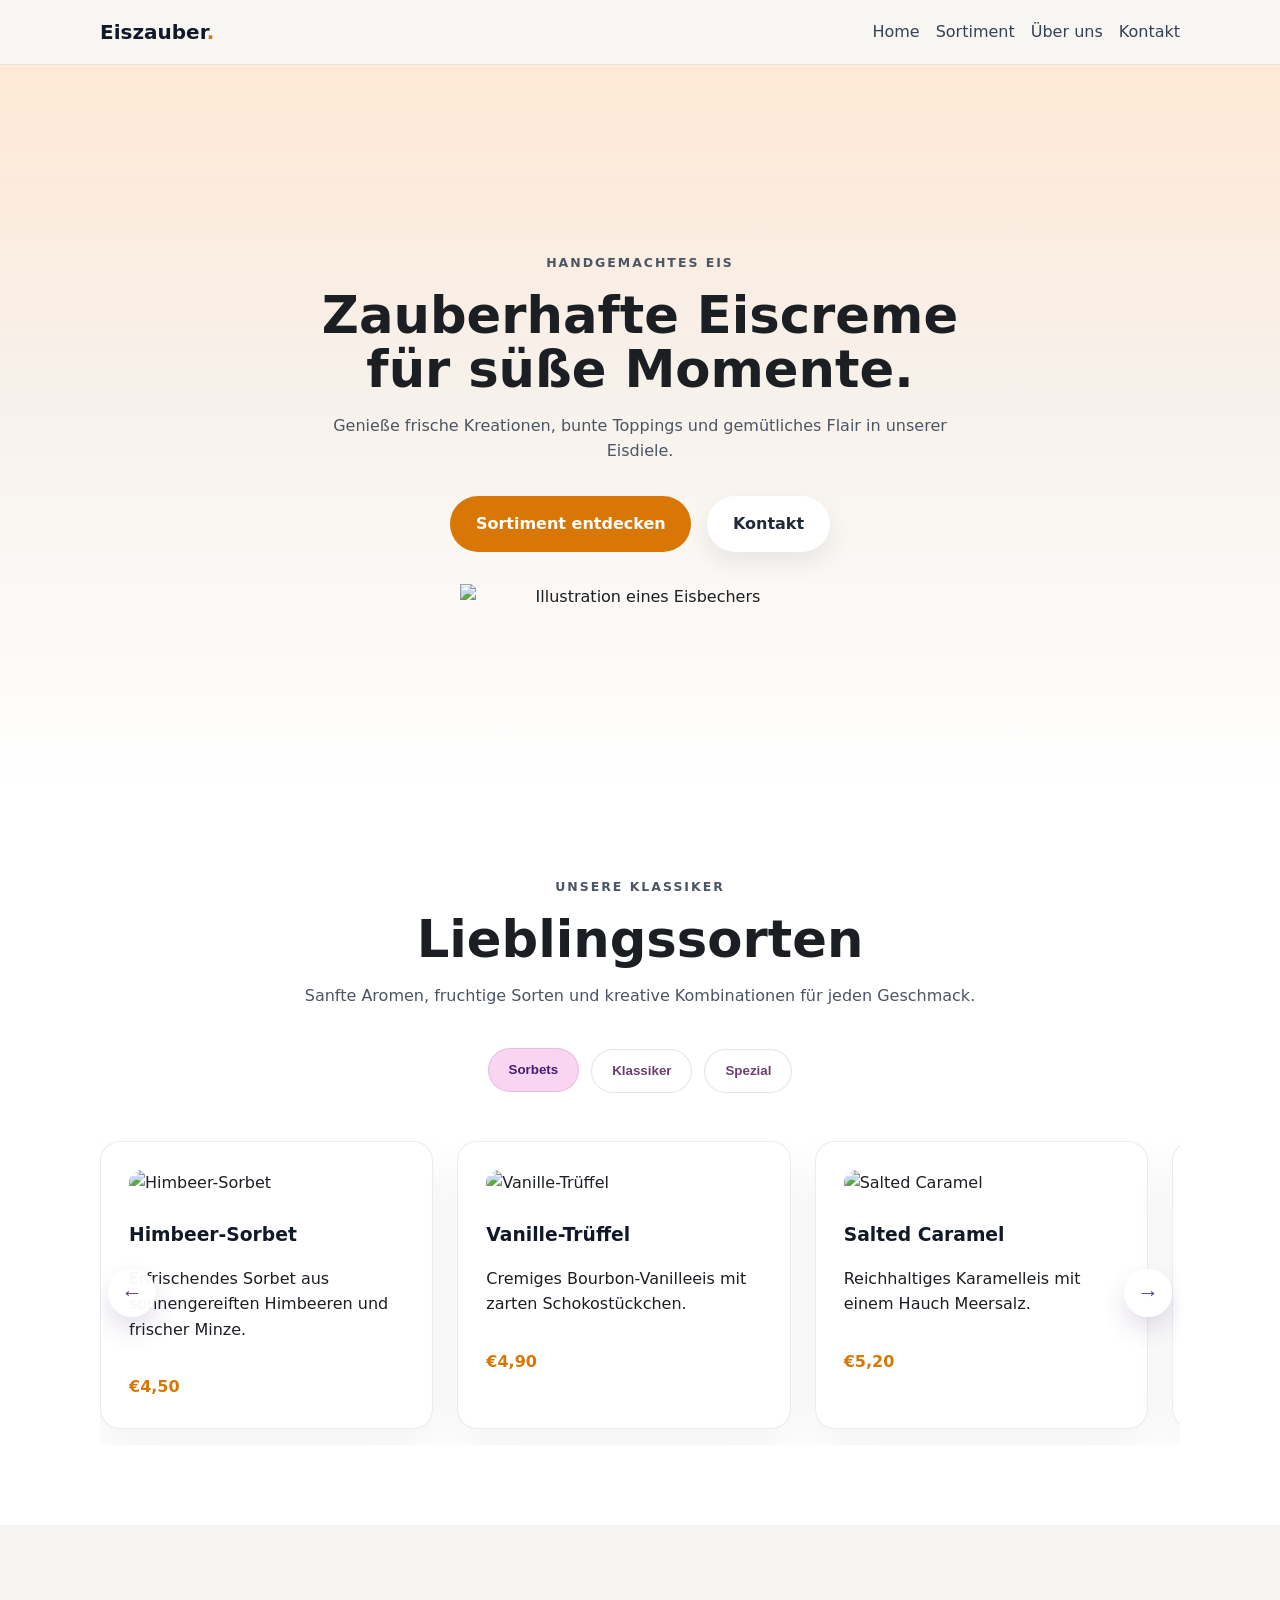
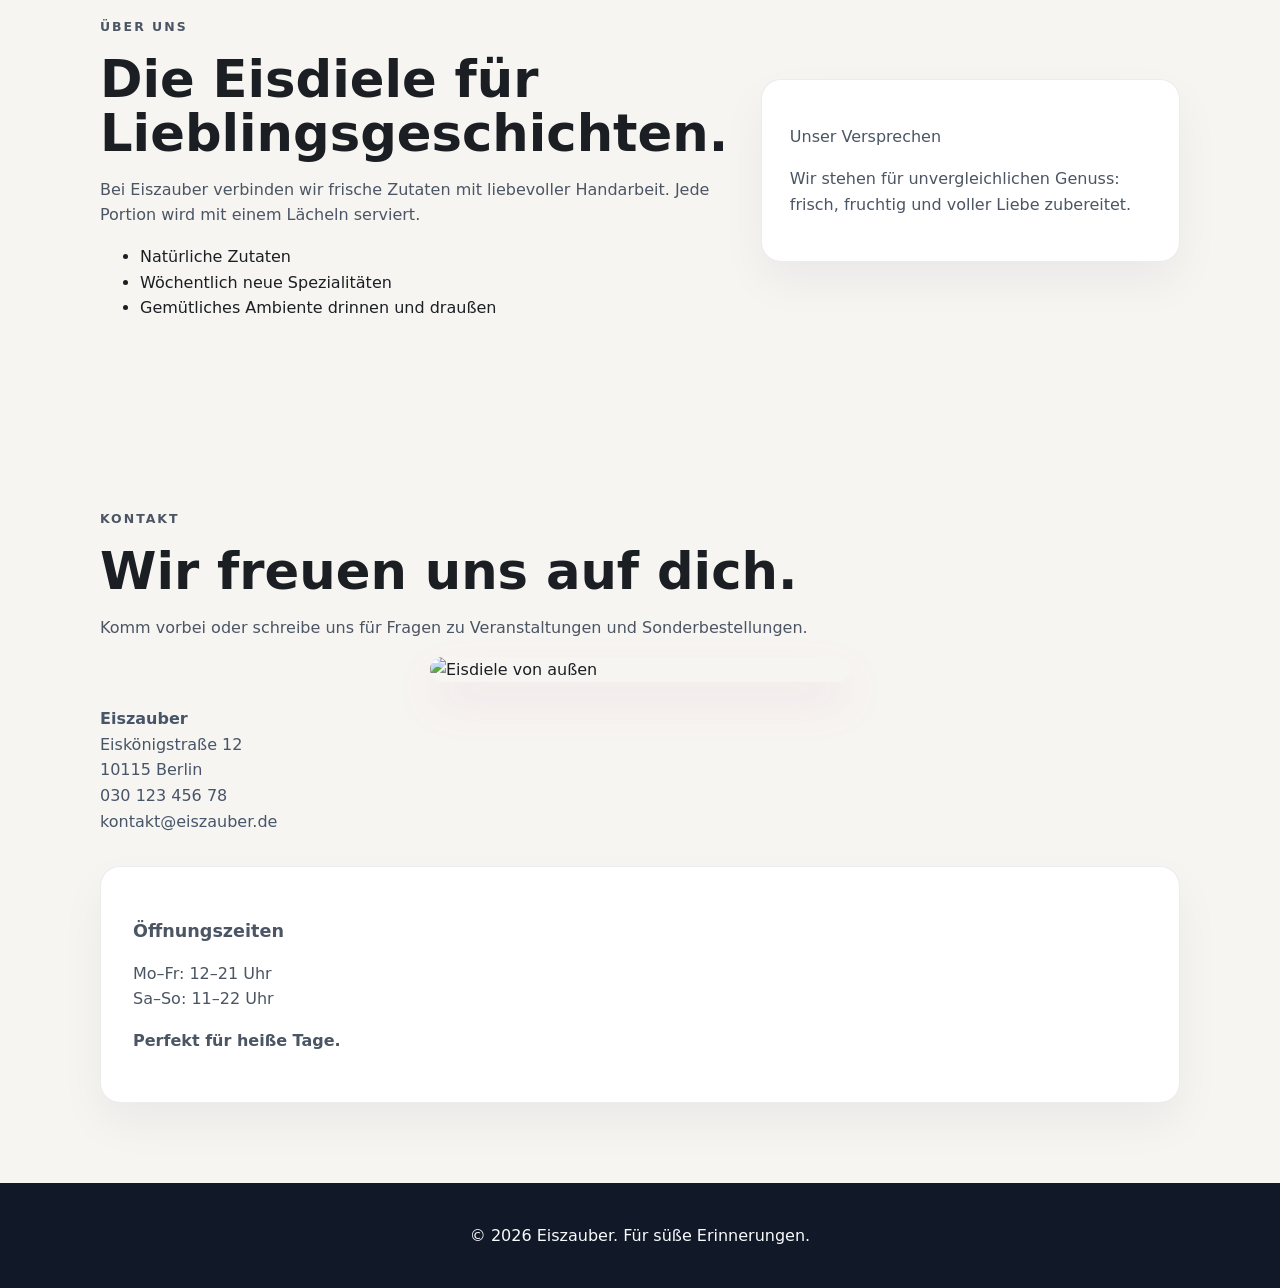
==== index.html @ 72cfc826 "Add files via upload" ====
<!DOCTYPE html>
<html lang="de">

<head>
    <meta charset="UTF-8" />
    <meta name="viewport" content="width=device-width, initial-scale=1.0" />
    <title>Eiszauber</title>
    <link rel="stylesheet" href="styles.css" />
</head>

<body>
    <header class="site-header">
        <div class="container header-inner">
            <a href="#home" class="brand">Eiszauber<span class="dot">.</span></a>
            <button class="nav-toggle" aria-label="Navigation öffnen">
                <span></span>
                <span></span>
                <span></span>
            </button>
            <nav class="site-nav">
                <a href="#home">Home</a>
                <a href="#menu">Sortiment</a>
                <a href="#about">Über uns</a>
                <a href="#contact">Kontakt</a>
            </nav>
        </div>
    </header>

    <main>
        <section id="home" class="hero-section">
            <div class="container hero-content">
                <p class="eyebrow">Handgemachtes Eis</p>
                <h1>Zauberhafte Eiscreme für süße Momente.</h1>
                <p>Genieße frische Kreationen, bunte Toppings und gemütliches Flair in unserer Eisdiele.</p>
                <div class="hero-actions">
                    <a href="#menu" class="btn btn-primary">Sortiment entdecken</a>
                    <a href="#contact" class="btn btn-secondary">Kontakt</a>
                </div>
                <div class="hero-visual">
                    <img src="images/hero-ice-cream.svg" alt="Illustration eines Eisbechers" />
                </div>
            </div>
        </section>

        <section id="menu" class="section bg-light">
            <div class="container">
                <div class="section-heading">
                    <p class="eyebrow">Unsere Klassiker</p>
                    <h2>Lieblingssorten</h2>
                    <p>Sanfte Aromen, fruchtige Sorten und kreative Kombinationen für jeden Geschmack.</p>
                    <div class="tab-group" role="tablist" aria-label="Eis-Sortiment Kategorien">
                        <button class="tab-btn active" data-category="sorbets" type="button">Sorbets</button>
                        <button class="tab-btn" data-category="klassiker" type="button">Klassiker</button>
                        <button class="tab-btn" data-category="specials" type="button">Spezial</button>
                    </div>
                </div>
                <div class="scroll-container">
                    <button class="scroll-btn scroll-btn-left" type="button" aria-label="Links scrollen">←</button>
                    <div class="card-grid scrollable" id="menuCards">
                        <article class="menu-card" data-category="sorbets">
                            <img class="menu-card-image" src="images/menu-ice-cup.svg" alt="Himbeer-Sorbet" />
                            <h3>Himbeer-Sorbet</h3>
                            <p>Erfrischendes Sorbet aus sonnengereiften Himbeeren und frischer Minze.</p>
                            <span>€4,50</span>
                        </article>
                        <article class="menu-card" data-category="klassiker">
                            <img class="menu-card-image" src="images/menu-ice-cup.svg" alt="Vanille-Trüffel" />
                            <h3>Vanille-Trüffel</h3>
                            <p>Cremiges Bourbon-Vanilleeis mit zarten Schokostückchen.</p>
                            <span>€4,90</span>
                        </article>
                        <article class="menu-card" data-category="specials">
                            <img class="menu-card-image" src="images/menu-ice-cup.svg" alt="Salted Caramel" />
                            <h3>Salted Caramel</h3>
                            <p>Reichhaltiges Karamelleis mit einem Hauch Meersalz.</p>
                            <span>€5,20</span>
                        </article>
                        <article class="menu-card" data-category="sorbets">
                            <img class="menu-card-image" src="images/menu-ice-cup.svg" alt="Zitrone-Maracuja" />
                            <h3>Zitrone-Maracuja</h3>
                            <p>Spritziges Sorbet mit sonniger Maracuja und frischer Zitrone.</p>
                            <span>€4,80</span>
                        </article>
                        <article class="menu-card" data-category="klassiker">
                            <img class="menu-card-image" src="images/menu-ice-cup.svg" alt="Schokolade Deluxe" />
                            <h3>Schokolade Deluxe</h3>
                            <p>Intensives Schokoladeneis mit Stücken dunkler Schokolade.</p>
                            <span>€5,00</span>
                        </article>
                        <article class="menu-card" data-category="specials">
                            <img class="menu-card-image" src="images/menu-ice-cup.svg" alt="Erdbeer-Crunch" />
                            <h3>Erdbeer-Crunch</h3>
                            <p>Fruchtiges Erdbeereis mit knusprigen Keksstückchen und Sahne.</p>
                            <span>€5,40</span>
                        </article>
                    </div>
                    <button class="scroll-btn scroll-btn-right" type="button" aria-label="Rechts scrollen">→</button>
                </div>
            </div>
        </section>

        <section id="about" class="section">
            <div class="container about-grid">
                <div>
                    <p class="eyebrow">Über uns</p>
                    <h2>Die Eisdiele für Lieblingsgeschichten.</h2>
                    <p>Bei Eiszauber verbinden wir frische Zutaten mit liebevoller Handarbeit. Jede Portion wird mit
                        einem Lächeln serviert.</p>
                    <ul>
                        <li>Natürliche Zutaten</li>
                        <li>Wöchentlich neue Spezialitäten</li>
                        <li>Gemütliches Ambiente drinnen und draußen</li>
                    </ul>
                </div>
                <div class="about-card">
                    <p class="about-card-title">Unser Versprechen</p>
                    <p>Wir stehen für unvergleichlichen Genuss: frisch, fruchtig und voller Liebe zubereitet.</p>
                </div>
            </div>
        </section>


        <section id="contact" class="section">
            <div class="container contact-grid">
                <div>
                    <p class="eyebrow">Kontakt</p>
                    <h2>Wir freuen uns auf dich.</h2>
                    <p>Komm vorbei oder schreibe uns für Fragen zu Veranstaltungen und Sonderbestellungen.</p>
                    <div class="contact-image-wrap">
                        <img class="contact-image" src="images/contact-shop.svg" alt="Eisdiele von außen" />
                    </div>
                    <address>
                        <strong>Eiszauber</strong><br />
                        Eiskönigstraße 12<br />
                        10115 Berlin<br />
                        <a href="tel:+493012345678">030 123 456 78</a><br />
                        <a href="mailto:kontakt@eiszauber.de">kontakt@eiszauber.de</a>
                    </address>
                </div>
                <div class="contact-card">
                    <p class="contact-card-title">Öffnungszeiten</p>
                    <p>Mo–Fr: 12–21 Uhr<br />Sa–So: 11–22 Uhr</p>
                    <p><strong>Perfekt für heiße Tage.</strong></p>
                </div>
            </div>
        </section>
    </main>

    <footer class="site-footer">
        <div class="container footer-inner">
            <p>© <span id="current-year"></span> Eiszauber. Für süße Erinnerungen.</p>
        </div>
    </footer>

    <script src="script.js"></script>
</body>

</html>
---- styles.css ----
:root {
    color-scheme: light;
    font-family: Inter, system-ui, -apple-system, BlinkMacSystemFont, "Segoe UI", sans-serif;
    line-height: 1.6;
    font-size: 16px;
    color: #1b1f23;
    background: #f7f5f2;
}

* {
    box-sizing: border-box;
}

body,
button,
input {
    margin: 0;
}

body {
    min-height: 100vh;
}

img {
    max-width: 100%;
    display: block;
}

.container {
    width: min(1080px, calc(100% - 2rem));
    margin: 0 auto;
}

.site-header {
    position: sticky;
    top: 0;
    z-index: 10;
    background: rgba(248, 246, 242, 0.96);
    backdrop-filter: blur(10px);
    border-bottom: 1px solid rgba(27, 31, 35, 0.08);
}

.header-inner {
    display: flex;
    align-items: center;
    justify-content: space-between;
    gap: 1rem;
    padding: 1rem 0;
}

.brand {
    font-size: 1.25rem;
    font-weight: 700;
    color: #111827;
    text-decoration: none;
}

.brand .dot {
    color: #d97706;
}

.site-nav {
    display: flex;
    flex-wrap: wrap;
    gap: 1rem;
}

.site-nav a {
    color: #374151;
    text-decoration: none;
    font-weight: 500;
}

.nav-toggle {
    display: none;
    border: 0;
    background: transparent;
    cursor: pointer;
    padding: 0.5rem;
}

.nav-toggle span {
    display: block;
    width: 1.75rem;
    height: 2px;
    background: #111827;
    margin: 4px 0;
}

.hero-section {
    min-height: 80vh;
    display: grid;
    place-items: center;
    text-align: center;
    background: linear-gradient(180deg, #ffe8d5 0%, #f7f1eb 45%, #ffffff 100%);
}

.hero-content {
    max-width: 680px;
}

.tab-group {
    display: inline-flex;
    flex-wrap: wrap;
    gap: 0.75rem;
    margin-top: 1.5rem;
}

.tab-btn {
    border: 1px solid rgba(109, 62, 111, 0.15);
    background: #ffffff;
    color: #6d3e6f;
    padding: 0.85rem 1.25rem;
    border-radius: 999px;
    cursor: pointer;
    font-weight: 700;
    transition: background-color 0.2s ease, color 0.2s ease, transform 0.2s ease;
}

.tab-btn:hover,
.tab-btn.active {
    background: #f9d5f2;
    color: #431f71;
    transform: translateY(-1px);
}

.scroll-container {
    position: relative;
    overflow: hidden;
}

.card-grid.scrollable {
    display: flex;
    overflow-x: auto;
    gap: 1.5rem;
    padding-bottom: 1rem;
    scroll-snap-type: x mandatory;
    scroll-behavior: smooth;
    padding-inline: 1rem;
}

.scroll-btn {
    position: absolute;
    top: 50%;
    transform: translateY(-50%);
    border: none;
    background: rgba(255, 255, 255, 0.96);
    color: #5b3b82;
    width: 3rem;
    height: 3rem;
    border-radius: 50%;
    box-shadow: 0 12px 24px rgba(91, 59, 130, 0.16);
    cursor: pointer;
    font-size: 1.35rem;
    display: inline-flex;
    align-items: center;
    justify-content: center;
    z-index: 2;
}

.scroll-btn:hover {
    background: #ffffff;
}

.scroll-btn-left {
    left: 0.5rem;
}

.scroll-btn-right {
    right: 0.5rem;
}

.card-grid.scrollable::-webkit-scrollbar {
    height: 0.75rem;
}

.card-grid.scrollable::-webkit-scrollbar-thumb {
    background: rgba(109, 62, 111, 0.25);
    border-radius: 999px;
}

.menu-card {
    flex: 0 0 calc((100% - 3rem) / 3);
    max-width: calc((100% - 3rem) / 3);
    scroll-snap-align: start;
}

@media (max-width: 980px) {
    .menu-card {
        flex: 0 0 calc((100% - 1.5rem) / 2);
        max-width: calc((100% - 1.5rem) / 2);
    }
}

@media (max-width: 640px) {
    .menu-card {
        flex: 0 0 100%;
        max-width: 100%;
    }
}

.hero-visual {
    margin-top: 2rem;
    display: flex;
    justify-content: center;
}

.hero-visual img {
    width: min(100%, 360px);
    display: block;
}

.eyebrow {
    text-transform: uppercase;
    letter-spacing: 0.16em;
    font-size: 0.78rem;
    font-weight: 700;
    color: #bb8b49;
    margin-bottom: 1rem;
}

.hero-section h1,
.section-heading h2,
.about-grid h2,
.reservation-info h2,
.contact-grid h2 {
    font-size: clamp(2rem, 4vw, 3.5rem);
    margin: 0;
    line-height: 1.05;
}

.hero-section p,
.section-heading p,
.about-grid p,
.contact-grid p,
.about-card p {
    color: #4b5563;
}

.hero-actions {
    display: flex;
    flex-wrap: wrap;
    justify-content: center;
    gap: 1rem;
    margin-top: 2rem;
}

.btn {
    display: inline-flex;
    align-items: center;
    justify-content: center;
    padding: 0.95rem 1.6rem;
    border-radius: 999px;
    text-decoration: none;
    font-weight: 700;
    transition: transform 0.2s ease, box-shadow 0.2s ease, background-color 0.2s ease;
}

.btn:hover {
    transform: translateY(-1px);
}

.btn-primary {
    background: #d97706;
    color: #ffffff;
}

.btn-secondary {
    background: #ffffff;
    color: #1f2937;
    box-shadow: 0 10px 25px rgba(15, 23, 42, 0.08);
}

.section {
    padding: 5rem 0;
}

.bg-light {
    background: #ffffff;
}

.section-heading {
    text-align: center;
    max-width: 720px;
    margin: 0 auto 3rem;
}

.card-grid {
    display: grid;
    gap: 1.5rem;
    grid-template-columns: repeat(auto-fit, minmax(220px, 1fr));
}

.menu-card,
.about-card,
.contact-card {
    background: #ffffff;
    border: 1px solid rgba(15, 23, 42, 0.08);
    border-radius: 1.25rem;
    padding: 1.75rem;
    box-shadow: 0 20px 45px rgba(15, 23, 42, 0.05);
}

.menu-card-image {
    width: 100%;
    border-radius: 1.25rem;
    margin-bottom: 1.5rem;
}

.menu-card h3,
.about-card-title,
.contact-card-title {
    margin-bottom: 0.85rem;
    color: #111827;
}

.menu-card span {
    display: inline-block;
    margin-top: 1rem;
    font-weight: 700;
    color: #d97706;
}

.about-grid,
.contact-grid,
.reservation-section {
    display: grid;
    gap: 2rem;
    align-items: center;
}

.about-grid {
    grid-template-columns: 1.5fr 1fr;
}

.reservation-section {
    grid-template-columns: 1.2fr 0.8fr;
}

.reservation-form {
    display: grid;
    gap: 1rem;
    padding: 2rem;
    background: #1f2937;
    color: #ffffff;
    border-radius: 1.25rem;
}

.reservation-form label {
    display: grid;
    gap: 0.5rem;
    font-weight: 600;
}

.reservation-form input {
    width: 100%;
    padding: 0.95rem 1rem;
    border: 1px solid rgba(255, 255, 255, 0.14);
    border-radius: 0.85rem;
    background: rgba(255, 255, 255, 0.08);
    color: #f9fafb;
}

.reservation-form input::placeholder {
    color: rgba(255, 255, 255, 0.7);
}

.reservation-form button {
    border: 0;
}

.contact-card {
    padding: 2rem;
}

.contact-image-wrap {
    display: flex;
    justify-content: center;
    margin-bottom: 1.5rem;
}

.contact-image {
    width: 100%;
    max-width: 420px;
    border-radius: 1.5rem;
    box-shadow: 0 20px 45px rgba(163, 86, 140, 0.1);
}

.contact-card-title {
    font-size: 1.1rem;
    font-weight: 700;
}

address,
address a {
    font-style: normal;
    color: #475569;
    text-decoration: none;
}

.site-footer {
    padding: 1.5rem 0;
    background: #111827;
    color: #f8fafc;
}

.footer-inner {
    display: flex;
    justify-content: center;
}

@media (max-width: 900px) {

    .about-grid,
    .reservation-section,
    .contact-grid {
        grid-template-columns: 1fr;
    }
}

@media (max-width: 760px) {
    .site-nav {
        position: absolute;
        inset: 70px 0 0;
        flex-direction: column;
        align-items: center;
        padding: 1.5rem 0;
        gap: 1rem;
        background: rgba(247, 245, 242, 0.98);
        border-top: 1px solid rgba(27, 31, 35, 0.08);
        transform: translateY(-100%);
        transition: transform 0.3s ease;
    }

    .site-nav.open {
        transform: translateY(0);
    }

    .nav-toggle {
        display: inline-flex;
    }

    .site-header {
        padding-inline: 1rem;
    }
}
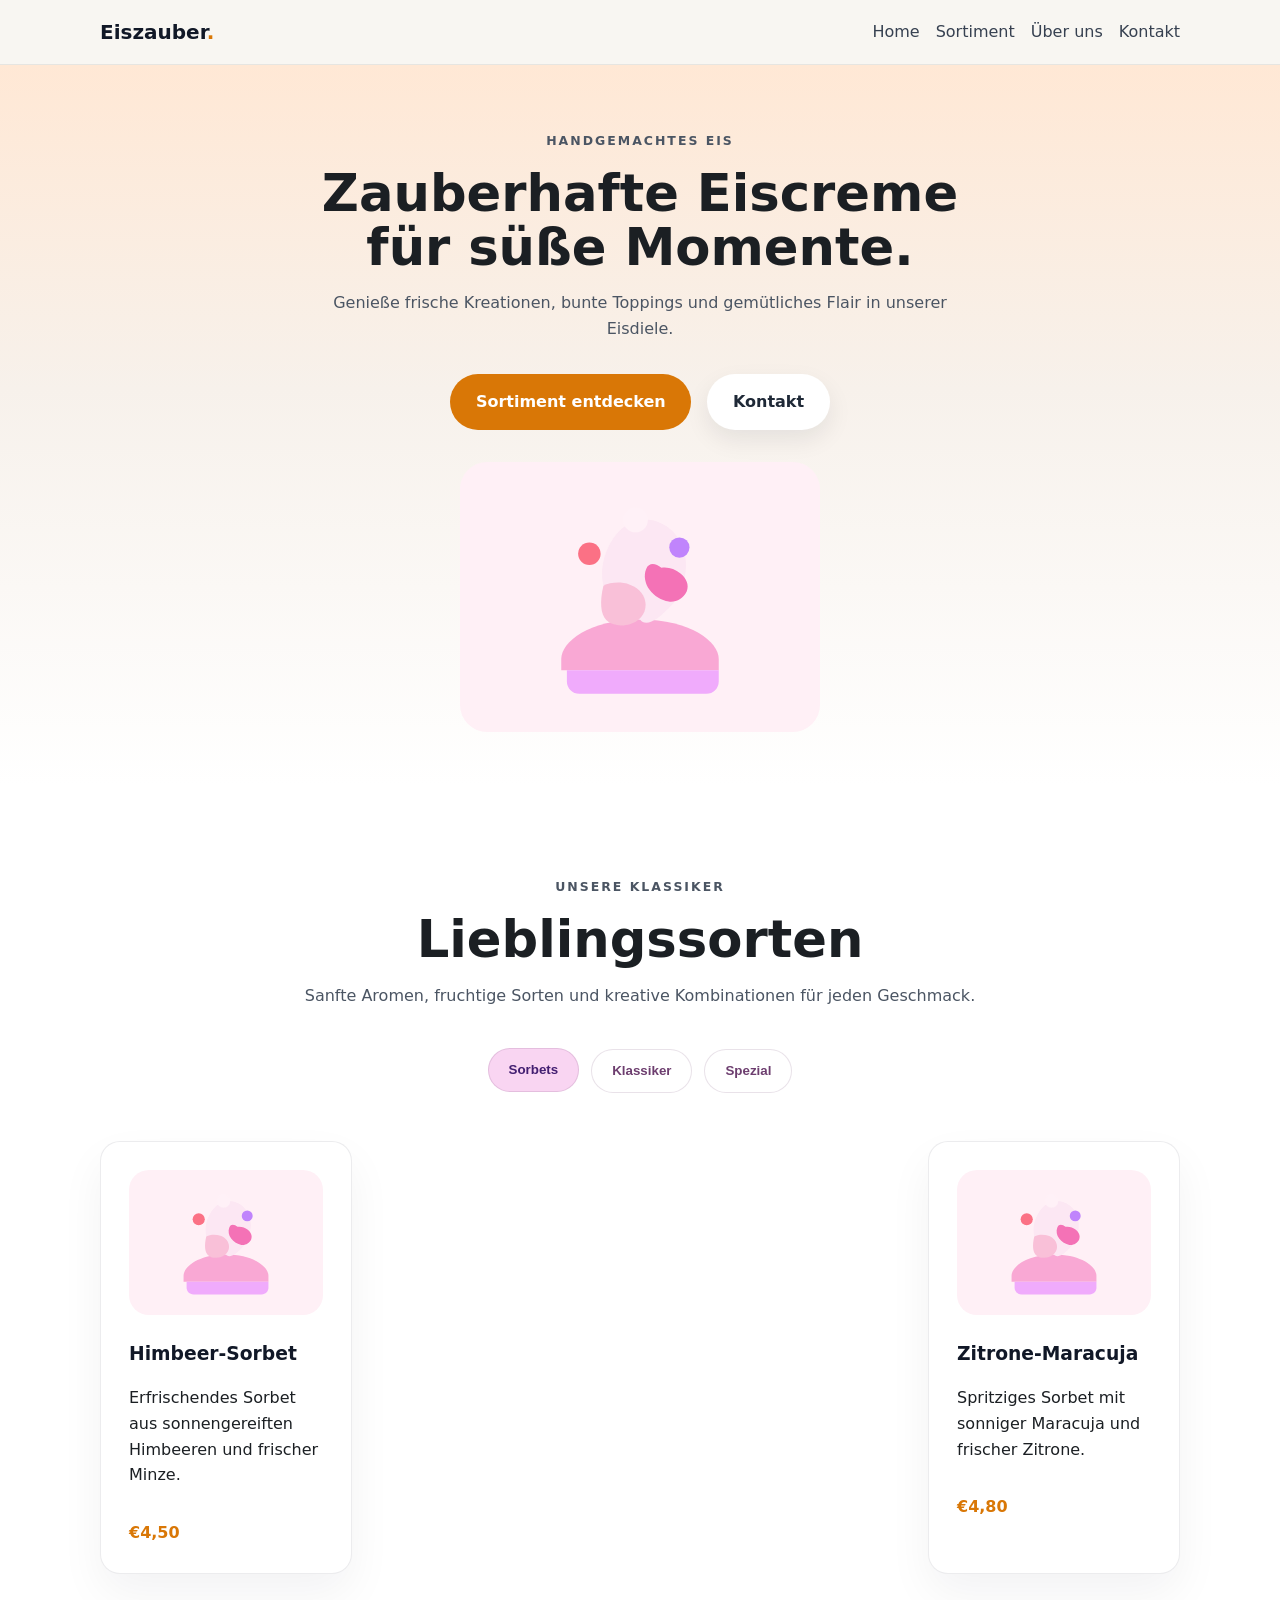
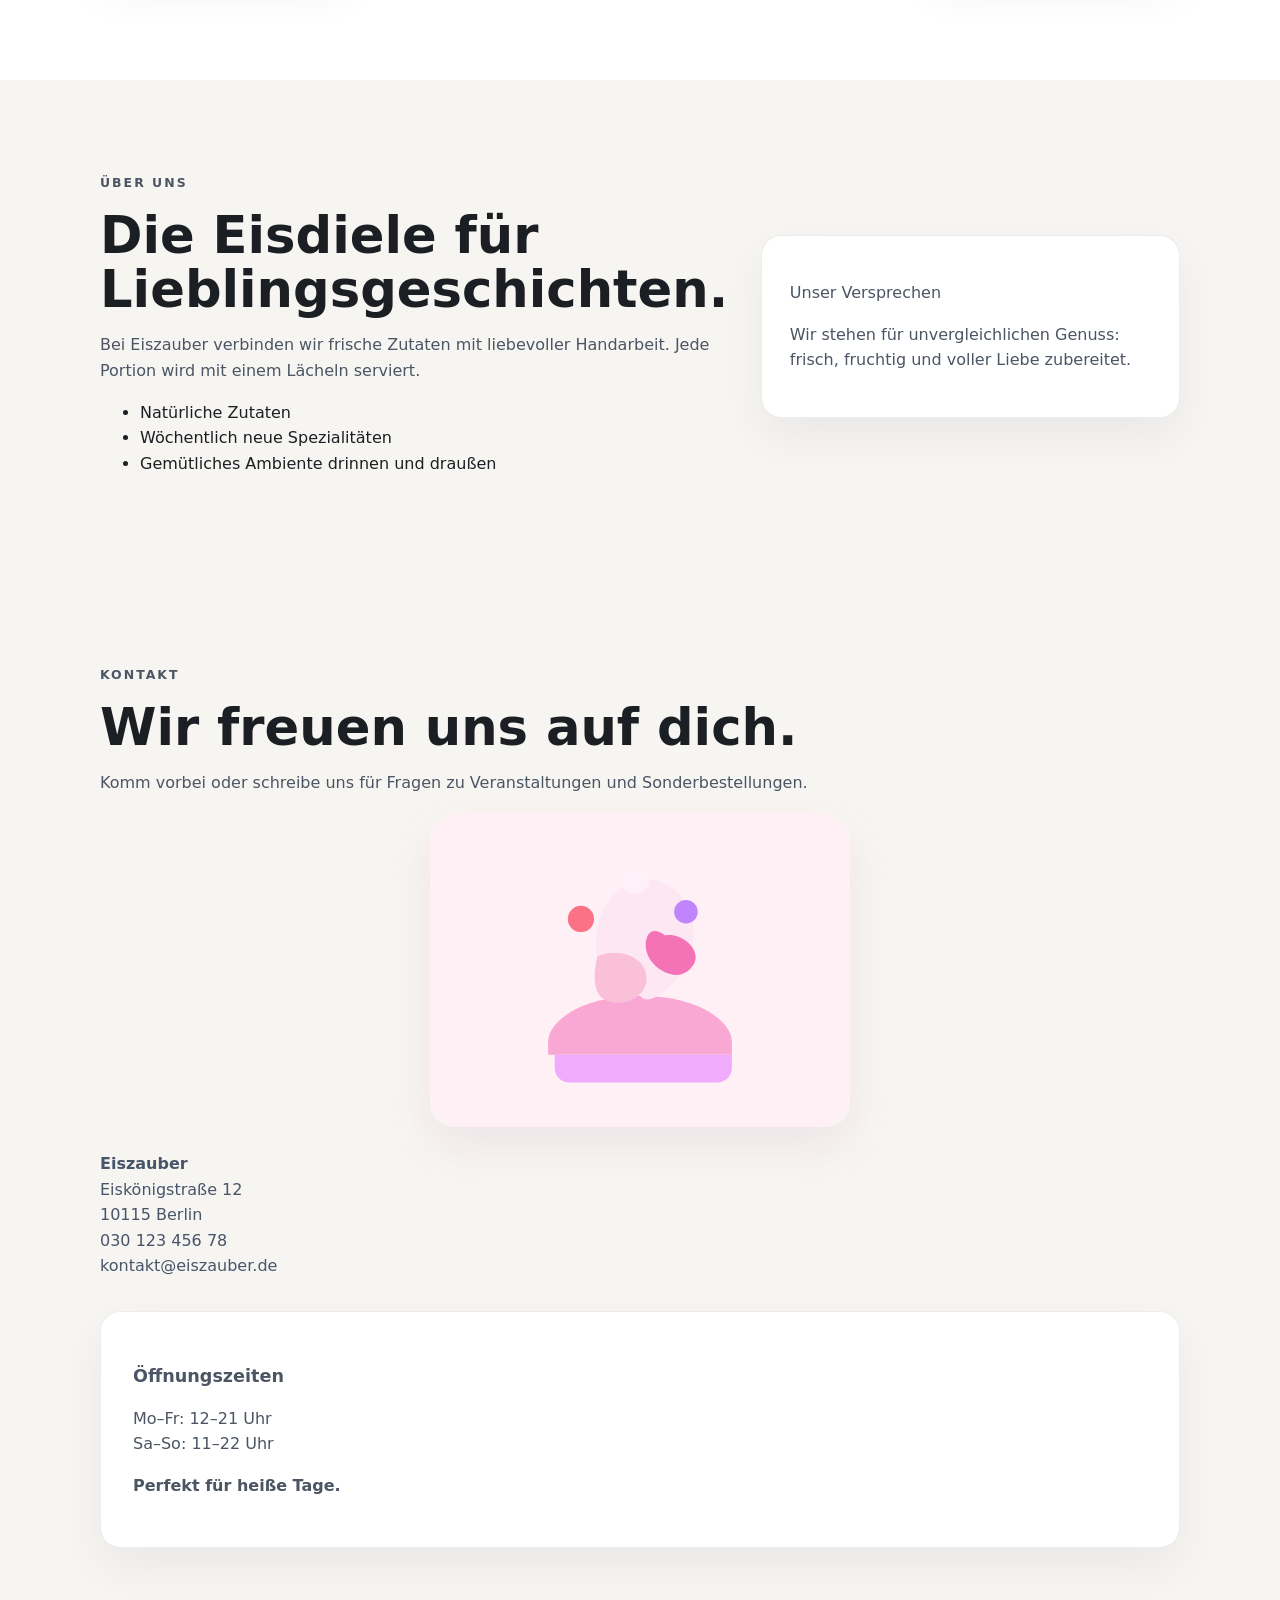
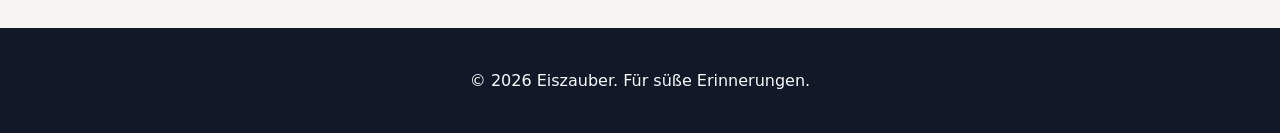
==== commit 36077c32: "Add files via upload" ====
--- a/index.html
+++ b/index.html
@@ -37,7 +37,7 @@
                     <a href="#contact" class="btn btn-secondary">Kontakt</a>
                 </div>
                 <div class="hero-visual">
-                    <img src="images/hero-ice-cream.svg" alt="Illustration eines Eisbechers" />
+                    <img src="images/menu-ice-cup.svg" alt="Illustration eines Eisbechers" />
                 </div>
             </div>
         </section>
@@ -54,47 +54,43 @@
                         <button class="tab-btn" data-category="specials" type="button">Spezial</button>
                     </div>
                 </div>
-                <div class="scroll-container">
-                    <button class="scroll-btn scroll-btn-left" type="button" aria-label="Links scrollen">←</button>
-                    <div class="card-grid scrollable" id="menuCards">
-                        <article class="menu-card" data-category="sorbets">
-                            <img class="menu-card-image" src="images/menu-ice-cup.svg" alt="Himbeer-Sorbet" />
-                            <h3>Himbeer-Sorbet</h3>
-                            <p>Erfrischendes Sorbet aus sonnengereiften Himbeeren und frischer Minze.</p>
-                            <span>€4,50</span>
-                        </article>
-                        <article class="menu-card" data-category="klassiker">
-                            <img class="menu-card-image" src="images/menu-ice-cup.svg" alt="Vanille-Trüffel" />
-                            <h3>Vanille-Trüffel</h3>
-                            <p>Cremiges Bourbon-Vanilleeis mit zarten Schokostückchen.</p>
-                            <span>€4,90</span>
-                        </article>
-                        <article class="menu-card" data-category="specials">
-                            <img class="menu-card-image" src="images/menu-ice-cup.svg" alt="Salted Caramel" />
-                            <h3>Salted Caramel</h3>
-                            <p>Reichhaltiges Karamelleis mit einem Hauch Meersalz.</p>
-                            <span>€5,20</span>
-                        </article>
-                        <article class="menu-card" data-category="sorbets">
-                            <img class="menu-card-image" src="images/menu-ice-cup.svg" alt="Zitrone-Maracuja" />
-                            <h3>Zitrone-Maracuja</h3>
-                            <p>Spritziges Sorbet mit sonniger Maracuja und frischer Zitrone.</p>
-                            <span>€4,80</span>
-                        </article>
-                        <article class="menu-card" data-category="klassiker">
-                            <img class="menu-card-image" src="images/menu-ice-cup.svg" alt="Schokolade Deluxe" />
-                            <h3>Schokolade Deluxe</h3>
-                            <p>Intensives Schokoladeneis mit Stücken dunkler Schokolade.</p>
-                            <span>€5,00</span>
-                        </article>
-                        <article class="menu-card" data-category="specials">
-                            <img class="menu-card-image" src="images/menu-ice-cup.svg" alt="Erdbeer-Crunch" />
-                            <h3>Erdbeer-Crunch</h3>
-                            <p>Fruchtiges Erdbeereis mit knusprigen Keksstückchen und Sahne.</p>
-                            <span>€5,40</span>
-                        </article>
-                    </div>
-                    <button class="scroll-btn scroll-btn-right" type="button" aria-label="Rechts scrollen">→</button>
+                <div class="card-grid" id="menuCards">
+                    <article class="menu-card" data-category="sorbets">
+                        <img class="menu-card-image" src="images/menu-ice-cup.svg" alt="Himbeer-Sorbet" />
+                        <h3>Himbeer-Sorbet</h3>
+                        <p>Erfrischendes Sorbet aus sonnengereiften Himbeeren und frischer Minze.</p>
+                        <span>€4,50</span>
+                    </article>
+                    <article class="menu-card" data-category="klassiker">
+                        <img class="menu-card-image" src="images/menu-ice-cup.svg" alt="Vanille-Trüffel" />
+                        <h3>Vanille-Trüffel</h3>
+                        <p>Cremiges Bourbon-Vanilleeis mit zarten Schokostückchen.</p>
+                        <span>€4,90</span>
+                    </article>
+                    <article class="menu-card" data-category="specials">
+                        <img class="menu-card-image" src="images/menu-ice-cup.svg" alt="Salted Caramel" />
+                        <h3>Salted Caramel</h3>
+                        <p>Reichhaltiges Karamelleis mit einem Hauch Meersalz.</p>
+                        <span>€5,20</span>
+                    </article>
+                    <article class="menu-card" data-category="sorbets">
+                        <img class="menu-card-image" src="images/menu-ice-cup.svg" alt="Zitrone-Maracuja" />
+                        <h3>Zitrone-Maracuja</h3>
+                        <p>Spritziges Sorbet mit sonniger Maracuja und frischer Zitrone.</p>
+                        <span>€4,80</span>
+                    </article>
+                    <article class="menu-card" data-category="klassiker">
+                        <img class="menu-card-image" src="images/menu-ice-cup.svg" alt="Schokolade Deluxe" />
+                        <h3>Schokolade Deluxe</h3>
+                        <p>Intensives Schokoladeneis mit Stücken dunkler Schokolade.</p>
+                        <span>€5,00</span>
+                    </article>
+                    <article class="menu-card" data-category="specials">
+                        <img class="menu-card-image" src="images/menu-ice-cup.svg" alt="Erdbeer-Crunch" />
+                        <h3>Erdbeer-Crunch</h3>
+                        <p>Fruchtiges Erdbeereis mit knusprigen Keksstückchen und Sahne.</p>
+                        <span>€5,40</span>
+                    </article>
                 </div>
             </div>
         </section>
@@ -127,7 +123,7 @@
                     <h2>Wir freuen uns auf dich.</h2>
                     <p>Komm vorbei oder schreibe uns für Fragen zu Veranstaltungen und Sonderbestellungen.</p>
                     <div class="contact-image-wrap">
-                        <img class="contact-image" src="images/contact-shop.svg" alt="Eisdiele von außen" />
+                        <img class="contact-image" src="images/menu-ice-cup.svg" alt="Eisdiele von außen" />
                     </div>
                     <address>
                         <strong>Eiszauber</strong><br />
--- a/styles.css
+++ b/styles.css
@@ -124,78 +124,51 @@
     transform: translateY(-1px);
 }
 
-.scroll-container {
-    position: relative;
+.card-grid {
+    display: grid;
+    grid-template-columns: repeat(3, minmax(0, 1fr));
+    gap: 1.5rem;
+    margin-top: 2rem;
+}
+
+.menu-card {
+    background: #ffffff;
+    border-radius: 2rem;
+    padding: 1.75rem;
+    box-shadow: 0 24px 60px rgba(97, 71, 123, 0.08);
+    transition: transform 0.35s ease, opacity 0.35s ease, filter 0.35s ease, max-height 0.35s ease, padding 0.35s ease, margin 0.35s ease;
+    transform-origin: center center;
+}
+
+.menu-card.hidden {
+    opacity: 0;
+    transform: translateY(20px) scale(0.98);
+    pointer-events: none;
+    filter: blur(2px);
+    max-height: 0;
     overflow: hidden;
-}
-
-.card-grid.scrollable {
-    display: flex;
-    overflow-x: auto;
-    gap: 1.5rem;
-    padding-bottom: 1rem;
-    scroll-snap-type: x mandatory;
-    scroll-behavior: smooth;
-    padding-inline: 1rem;
-}
-
-.scroll-btn {
-    position: absolute;
-    top: 50%;
-    transform: translateY(-50%);
-    border: none;
-    background: rgba(255, 255, 255, 0.96);
-    color: #5b3b82;
-    width: 3rem;
-    height: 3rem;
-    border-radius: 50%;
-    box-shadow: 0 12px 24px rgba(91, 59, 130, 0.16);
-    cursor: pointer;
-    font-size: 1.35rem;
-    display: inline-flex;
-    align-items: center;
-    justify-content: center;
-    z-index: 2;
-}
-
-.scroll-btn:hover {
-    background: #ffffff;
-}
-
-.scroll-btn-left {
-    left: 0.5rem;
-}
-
-.scroll-btn-right {
-    right: 0.5rem;
-}
-
-.card-grid.scrollable::-webkit-scrollbar {
-    height: 0.75rem;
-}
-
-.card-grid.scrollable::-webkit-scrollbar-thumb {
-    background: rgba(109, 62, 111, 0.25);
-    border-radius: 999px;
-}
-
-.menu-card {
-    flex: 0 0 calc((100% - 3rem) / 3);
-    max-width: calc((100% - 3rem) / 3);
-    scroll-snap-align: start;
+    padding: 0;
+    margin: 0;
 }
 
 @media (max-width: 980px) {
-    .menu-card {
-        flex: 0 0 calc((100% - 1.5rem) / 2);
-        max-width: calc((100% - 1.5rem) / 2);
+    .card-grid {
+        grid-template-columns: repeat(2, minmax(0, 1fr));
     }
 }
 
 @media (max-width: 640px) {
-    .menu-card {
-        flex: 0 0 100%;
-        max-width: 100%;
+    .card-grid {
+        grid-template-columns: 1fr;
+    }
+
+    .scroll-btn {
+        display: none;
+    }
+
+    .tab-btn {
+        padding: 0.6rem 1rem;
+        font-size: 0.9rem;
     }
 }
 
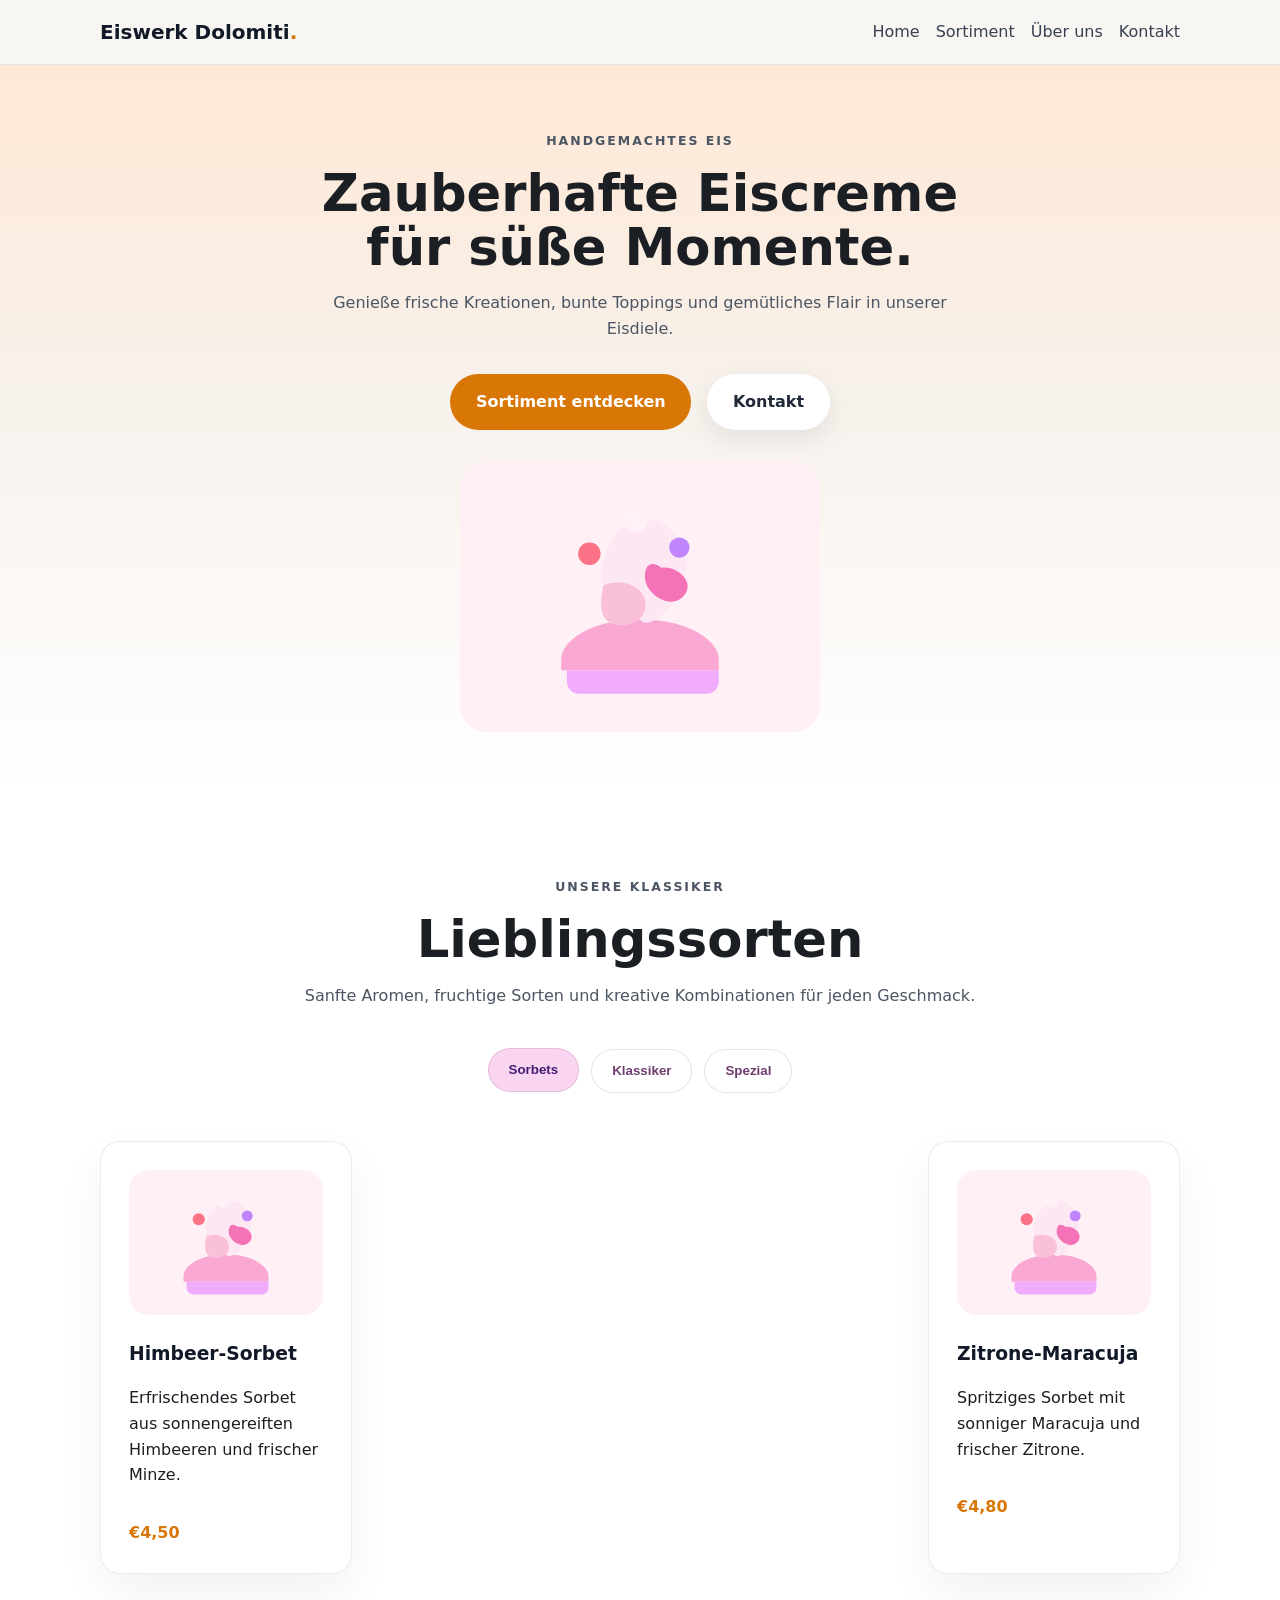
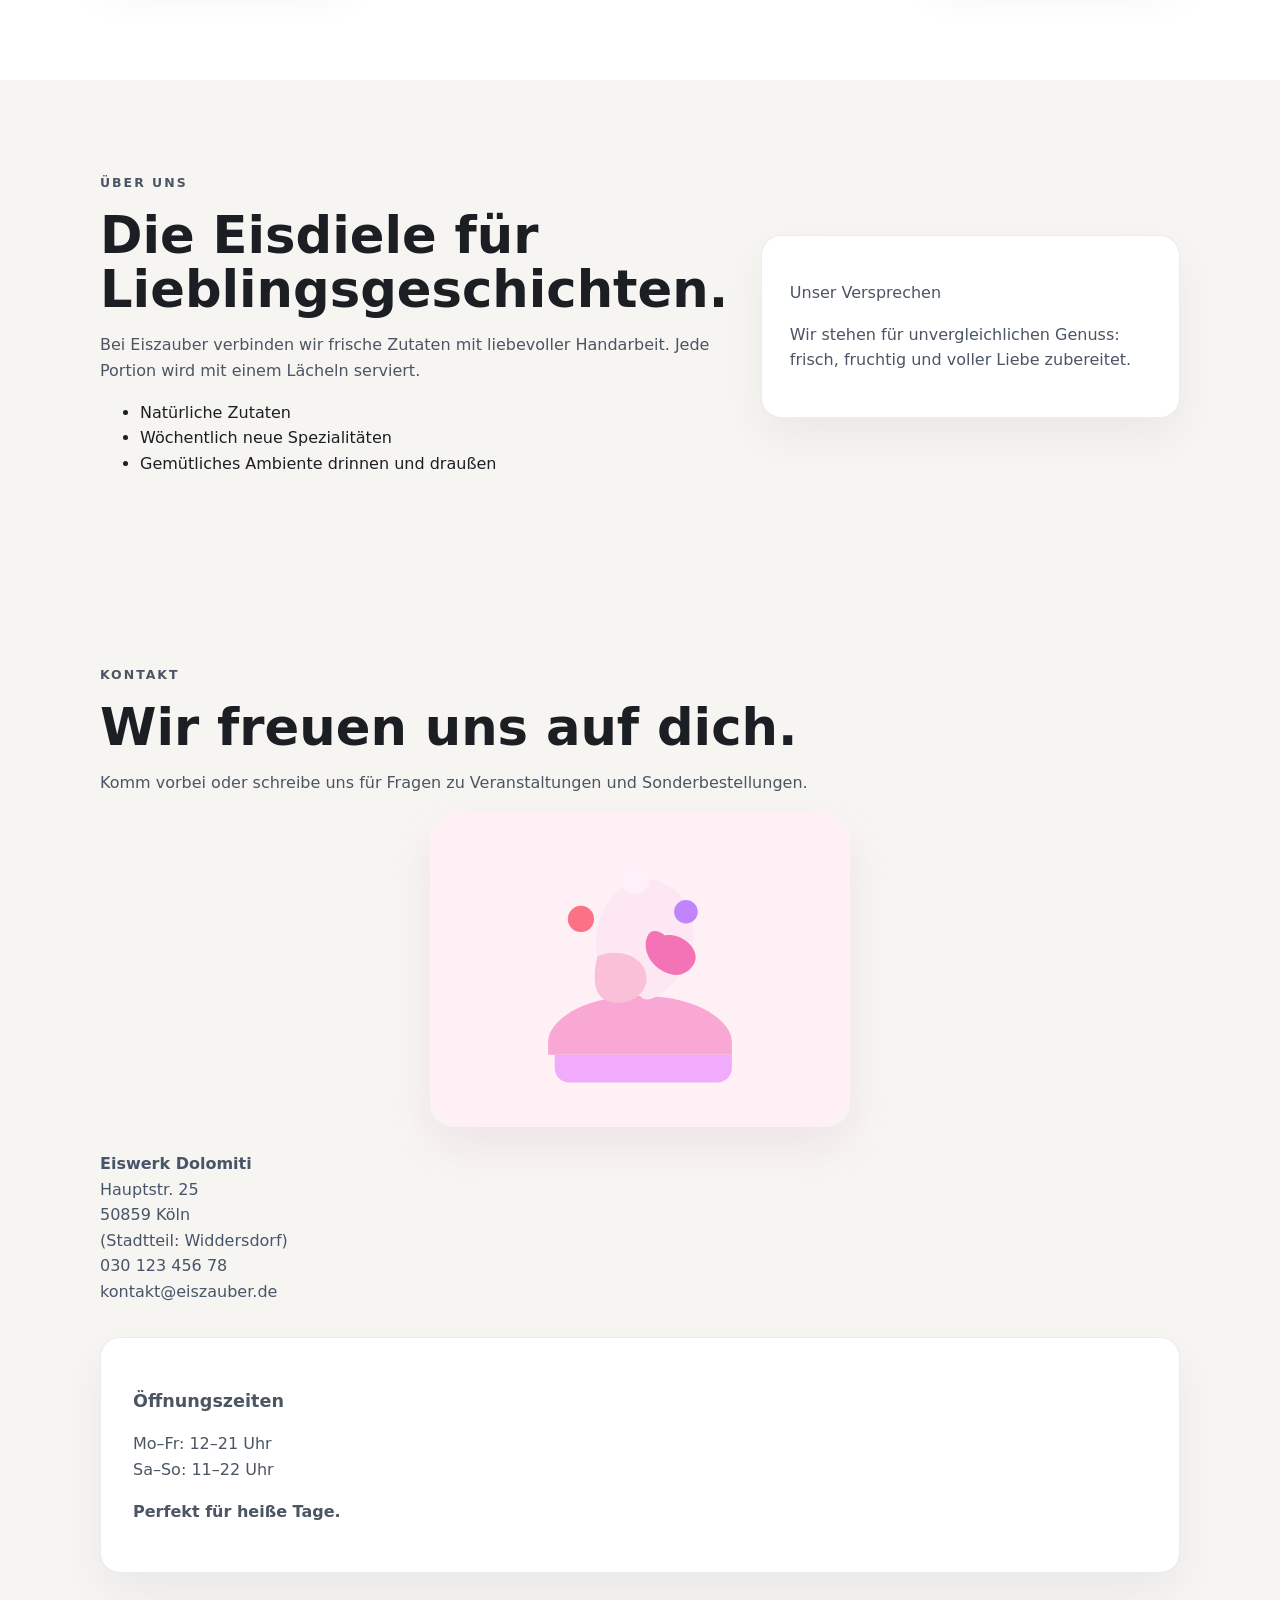
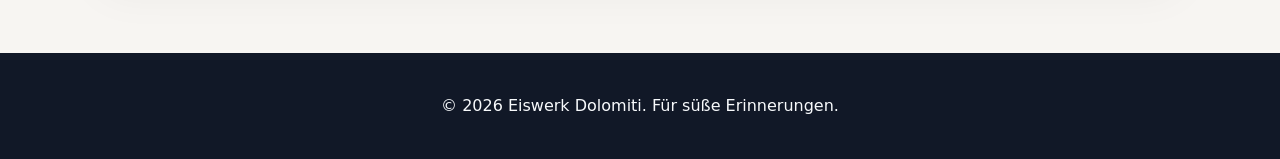
==== commit fe1c7d8f: "w" ====
--- a/index.html
+++ b/index.html
@@ -4,14 +4,14 @@
 <head>
     <meta charset="UTF-8" />
     <meta name="viewport" content="width=device-width, initial-scale=1.0" />
-    <title>Eiszauber</title>
+    <title>Eiswerk Dolomiti</title>
     <link rel="stylesheet" href="styles.css" />
 </head>
 
 <body>
     <header class="site-header">
         <div class="container header-inner">
-            <a href="#home" class="brand">Eiszauber<span class="dot">.</span></a>
+            <a href="#home" class="brand">Eiswerk Dolomiti<span class="dot">.</span></a>
             <button class="nav-toggle" aria-label="Navigation öffnen">
                 <span></span>
                 <span></span>
@@ -126,9 +126,10 @@
                         <img class="contact-image" src="images/menu-ice-cup.svg" alt="Eisdiele von außen" />
                     </div>
                     <address>
-                        <strong>Eiszauber</strong><br />
-                        Eiskönigstraße 12<br />
-                        10115 Berlin<br />
+                        <strong>Eiswerk Dolomiti</strong><br />
+                        Hauptstr. 25<br />
+                        50859 Köln<br />
+                        (Stadtteil: Widdersdorf)<br />
                         <a href="tel:+493012345678">030 123 456 78</a><br />
                         <a href="mailto:kontakt@eiszauber.de">kontakt@eiszauber.de</a>
                     </address>
@@ -144,7 +145,7 @@
 
     <footer class="site-footer">
         <div class="container footer-inner">
-            <p>© <span id="current-year"></span> Eiszauber. Für süße Erinnerungen.</p>
+            <p>© <span id="current-year"></span> Eiswerk Dolomiti. Für süße Erinnerungen.</p>
         </div>
     </footer>
 
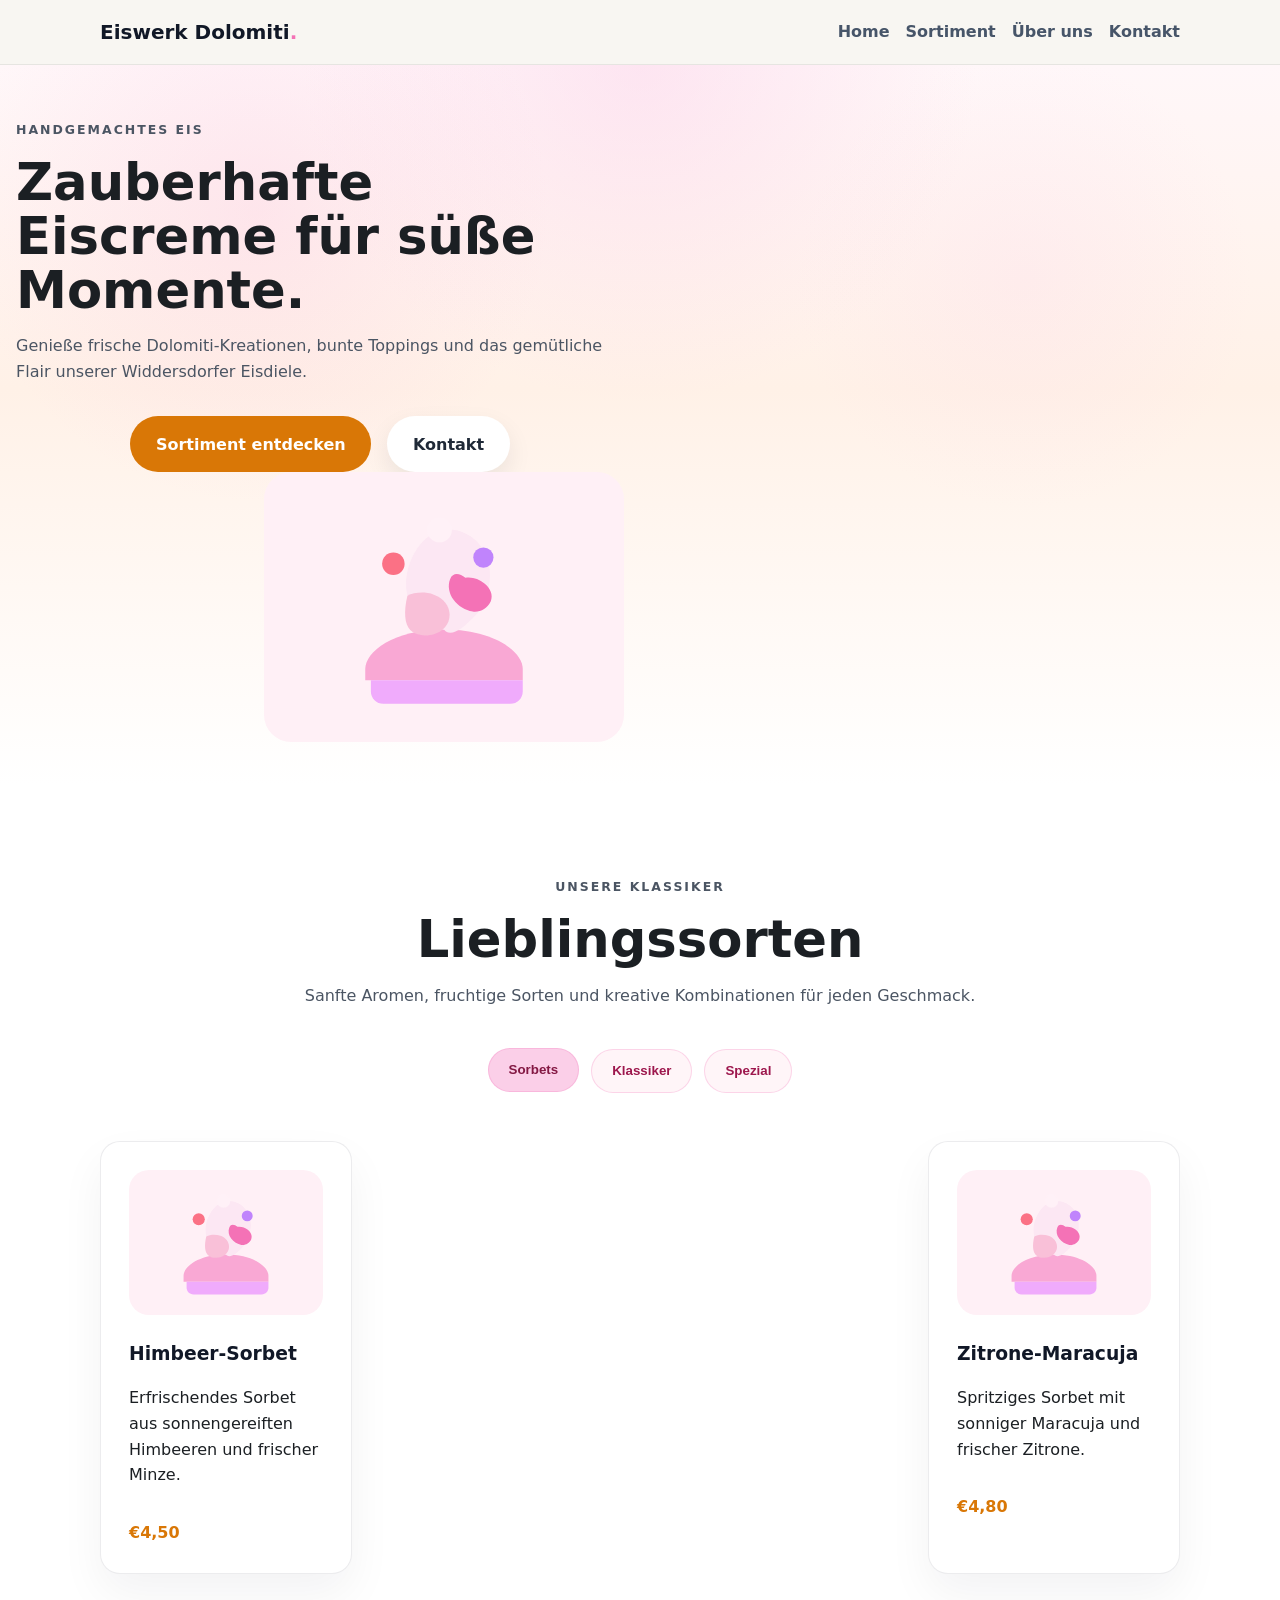
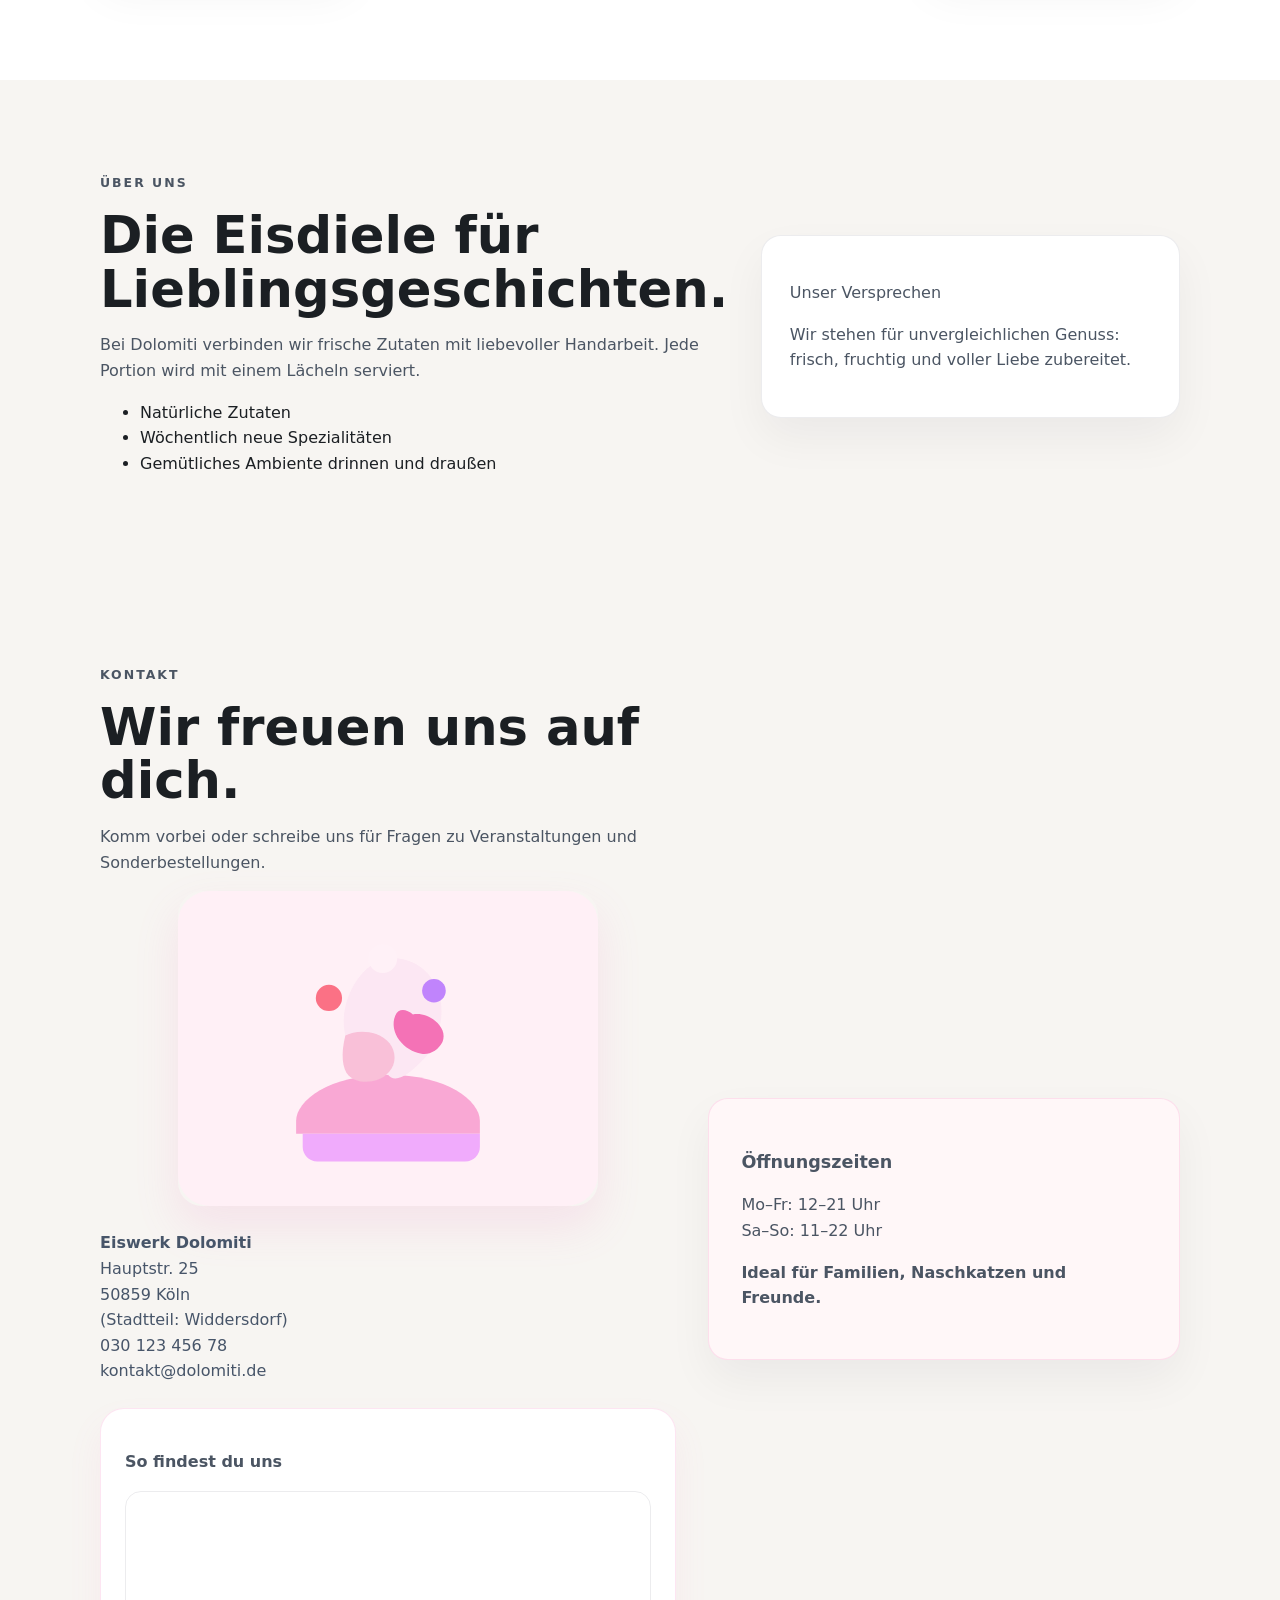
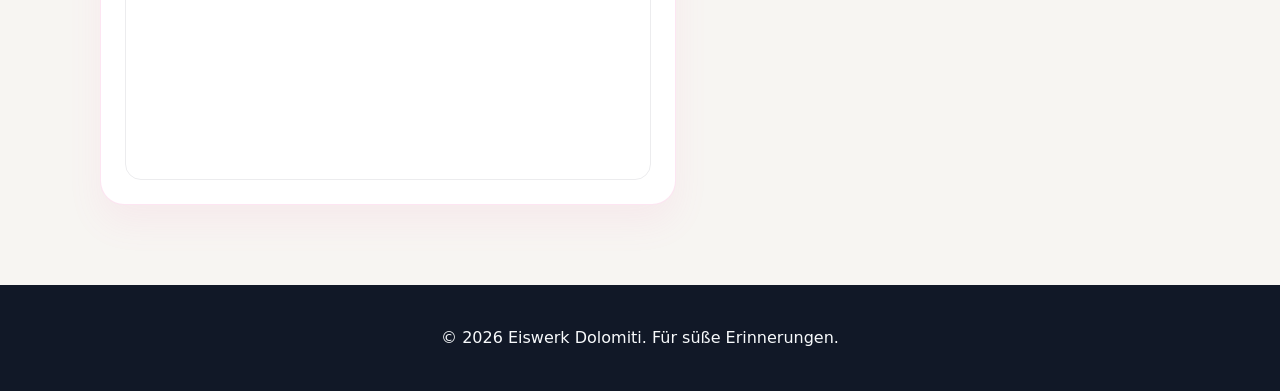
==== commit 312b606c: "Add files via upload" ====
--- a/index.html
+++ b/index.html
@@ -31,7 +31,8 @@
             <div class="container hero-content">
                 <p class="eyebrow">Handgemachtes Eis</p>
                 <h1>Zauberhafte Eiscreme für süße Momente.</h1>
-                <p>Genieße frische Kreationen, bunte Toppings und gemütliches Flair in unserer Eisdiele.</p>
+                <p>Genieße frische Dolomiti-Kreationen, bunte Toppings und das gemütliche Flair unserer Widdersdorfer
+                    Eisdiele.</p>
                 <div class="hero-actions">
                     <a href="#menu" class="btn btn-primary">Sortiment entdecken</a>
                     <a href="#contact" class="btn btn-secondary">Kontakt</a>
@@ -100,7 +101,7 @@
                 <div>
                     <p class="eyebrow">Über uns</p>
                     <h2>Die Eisdiele für Lieblingsgeschichten.</h2>
-                    <p>Bei Eiszauber verbinden wir frische Zutaten mit liebevoller Handarbeit. Jede Portion wird mit
+                    <p>Bei Dolomiti verbinden wir frische Zutaten mit liebevoller Handarbeit. Jede Portion wird mit
                         einem Lächeln serviert.</p>
                     <ul>
                         <li>Natürliche Zutaten</li>
@@ -131,13 +132,22 @@
                         50859 Köln<br />
                         (Stadtteil: Widdersdorf)<br />
                         <a href="tel:+493012345678">030 123 456 78</a><br />
-                        <a href="mailto:kontakt@eiszauber.de">kontakt@eiszauber.de</a>
+                        <a href="mailto:kontakt@dolomiti.de">kontakt@dolomiti.de</a>
                     </address>
+                    <div class="map-card">
+                        <p class="map-title">So findest du uns</p>
+                        <div class="map-frame">
+                            <iframe
+                                src="https://maps.google.com/maps?q=Hauptstr.%2025%2050859%20K%C3%B6ln&t=&z=15&ie=UTF8&iwloc=&output=embed"
+                                loading="lazy" referrerpolicy="no-referrer-when-downgrade"
+                                title="Karte zu Eiswerk Dolomiti"></iframe>
+                        </div>
+                    </div>
                 </div>
                 <div class="contact-card">
                     <p class="contact-card-title">Öffnungszeiten</p>
                     <p>Mo–Fr: 12–21 Uhr<br />Sa–So: 11–22 Uhr</p>
-                    <p><strong>Perfekt für heiße Tage.</strong></p>
+                    <p><strong>Ideal für Familien, Naschkatzen und Freunde.</strong></p>
                 </div>
             </div>
         </section>
--- a/styles.css
+++ b/styles.css
@@ -56,7 +56,7 @@
 }
 
 .brand .dot {
-    color: #d97706;
+    color: #f472b6;
 }
 
 .site-nav {
@@ -66,9 +66,9 @@
 }
 
 .site-nav a {
-    color: #374151;
+    color: #475569;
     text-decoration: none;
-    font-weight: 500;
+    font-weight: 600;
 }
 
 .nav-toggle {
@@ -83,7 +83,7 @@
     display: block;
     width: 1.75rem;
     height: 2px;
-    background: #111827;
+    background: #1f2937;
     margin: 4px 0;
 }
 
@@ -92,11 +92,25 @@
     display: grid;
     place-items: center;
     text-align: center;
-    background: linear-gradient(180deg, #ffe8d5 0%, #f7f1eb 45%, #ffffff 100%);
+    background: radial-gradient(circle at top, rgba(251, 207, 232, 0.45), transparent 35%),
+        linear-gradient(180deg, #fff7f9 0%, #fff1e7 45%, #ffffff 100%);
+    position: relative;
+    overflow: hidden;
+}
+
+.hero-section::before {
+    content: "";
+    position: absolute;
+    inset: 0;
+    background: radial-gradient(circle at 20% 20%, rgba(249, 168, 212, 0.2), transparent 25%),
+        radial-gradient(circle at 80% 30%, rgba(251, 207, 232, 0.2), transparent 20%);
+    pointer-events: none;
 }
 
 .hero-content {
-    max-width: 680px;
+    max-width: 720px;
+    position: relative;
+    z-index: 1;
 }
 
 .tab-group {
@@ -107,9 +121,9 @@
 }
 
 .tab-btn {
-    border: 1px solid rgba(109, 62, 111, 0.15);
-    background: #ffffff;
-    color: #6d3e6f;
+    border: 1px solid rgba(244, 114, 182, 0.25);
+    background: #fff5f8;
+    color: #9d174d;
     padding: 0.85rem 1.25rem;
     border-radius: 999px;
     cursor: pointer;
@@ -119,8 +133,8 @@
 
 .tab-btn:hover,
 .tab-btn.active {
-    background: #f9d5f2;
-    color: #431f71;
+    background: #fbcfe8;
+    color: #831843;
     transform: translateY(-1px);
 }
 
@@ -132,10 +146,10 @@
 }
 
 .menu-card {
-    background: #ffffff;
+    background: #fff8fb;
     border-radius: 2rem;
     padding: 1.75rem;
-    box-shadow: 0 24px 60px rgba(97, 71, 123, 0.08);
+    box-shadow: 0 24px 60px rgba(244, 114, 182, 0.12);
     transition: transform 0.35s ease, opacity 0.35s ease, filter 0.35s ease, max-height 0.35s ease, padding 0.35s ease, margin 0.35s ease;
     transform-origin: center center;
 }
@@ -183,6 +197,22 @@
     display: block;
 }
 
+@media (min-width: 1000px) {
+    .hero-section {
+        grid-template-columns: 1fr 1fr;
+        text-align: left;
+    }
+
+    .hero-content {
+        text-align: left;
+    }
+
+    .hero-visual {
+        margin-top: 0;
+        justify-content: flex-end;
+    }
+}
+
 .eyebrow {
     text-transform: uppercase;
     letter-spacing: 0.16em;
@@ -306,8 +336,18 @@
     grid-template-columns: 1.5fr 1fr;
 }
 
+.contact-grid {
+    grid-template-columns: 1fr;
+}
+
 .reservation-section {
     grid-template-columns: 1.2fr 0.8fr;
+}
+
+@media (min-width: 900px) {
+    .contact-grid {
+        grid-template-columns: minmax(0, 1.1fr) minmax(0, 0.9fr);
+    }
 }
 
 .reservation-form {
@@ -344,6 +384,8 @@
 
 .contact-card {
     padding: 2rem;
+    background: #fff7f8;
+    border-color: rgba(244, 114, 182, 0.18);
 }
 
 .contact-image-wrap {
@@ -356,12 +398,39 @@
     width: 100%;
     max-width: 420px;
     border-radius: 1.5rem;
-    box-shadow: 0 20px 45px rgba(163, 86, 140, 0.1);
+    box-shadow: 0 20px 45px rgba(244, 114, 182, 0.14);
 }
 
 .contact-card-title {
     font-size: 1.1rem;
     font-weight: 700;
+}
+
+.map-card {
+    background: #ffffff;
+    border: 1px solid rgba(244, 114, 182, 0.18);
+    border-radius: 1.5rem;
+    padding: 1.5rem;
+    margin-top: 1.5rem;
+    box-shadow: 0 18px 35px rgba(244, 114, 182, 0.08);
+}
+
+.map-title {
+    margin-bottom: 1rem;
+    font-weight: 700;
+    color: #7c2d12;
+}
+
+.map-frame {
+    overflow: hidden;
+    border-radius: 1rem;
+    border: 1px solid rgba(15, 23, 42, 0.08);
+}
+
+.map-frame iframe {
+    width: 100%;
+    height: 280px;
+    border: 0;
 }
 
 address,
